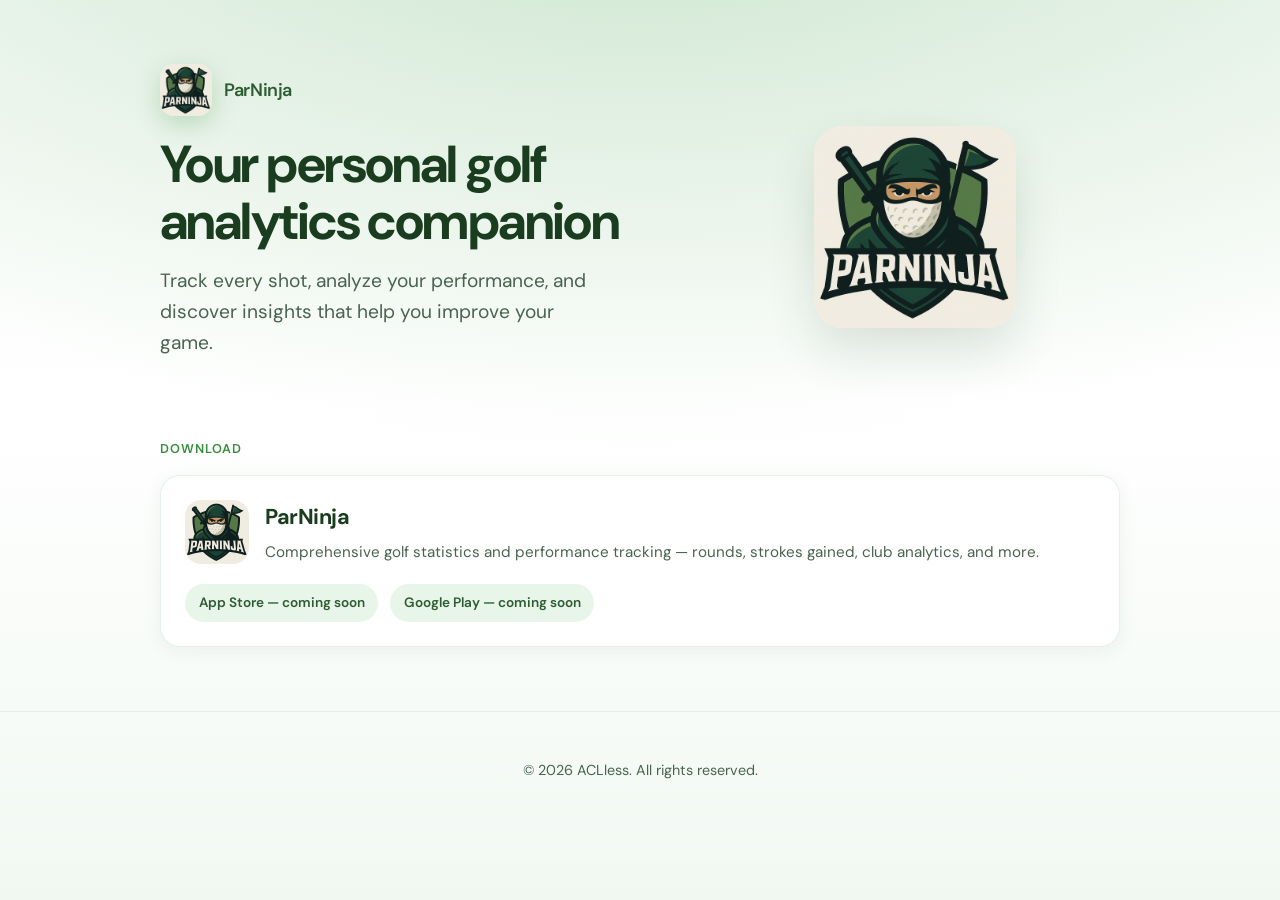
==== index.html @ 9d859476 "Add ParNinja landing page for GitHub Pages. Static site with app store links, custom domain CNAME, a" ====
<!DOCTYPE html>
<html lang="en">
  <head>
    <meta charset="UTF-8" />
    <meta name="viewport" content="width=device-width, initial-scale=1.0" />
    <title>ParNinja — Golf analytics & performance tracking</title>
    <meta
      name="description"
      content="ParNinja is your personal golf analytics companion. Track every shot, analyze performance, and improve your game."
    />
    <meta name="theme-color" content="#388e3c" />
    <link rel="icon" href="assets/favicon.png" type="image/png" />
    <link rel="preconnect" href="https://fonts.googleapis.com" />
    <link rel="preconnect" href="https://fonts.gstatic.com" crossorigin />
    <link
      href="https://fonts.googleapis.com/css2?family=DM+Sans:ital,opsz,wght@0,9..40,400;0,9..40,600;0,9..40,700;1,9..40,400&display=swap"
      rel="stylesheet"
    />
    <link rel="stylesheet" href="css/styles.css" />
    <script src="config.js"></script>
  </head>
  <body>
    <div class="page">
      <main class="container">
        <section class="hero">
          <div class="hero-inner">
            <div class="hero-copy">
              <div class="brand-mark">
                <img src="assets/icon.png" alt="" width="52" height="52" id="site-icon" />
                <span id="site-name">ParNinja</span>
              </div>
              <h1 id="site-tagline">Your personal golf analytics companion</h1>
              <p class="lead" id="site-description">
                Track every shot, analyze your performance, and discover insights that help you
                improve your game.
              </p>
            </div>
            <div class="hero-visual" aria-hidden="true">
              <div class="app-showcase">
                <img src="assets/icon.png" alt="" id="hero-icon" />
              </div>
            </div>
          </div>
        </section>

        <section class="apps-section" aria-labelledby="apps-heading">
          <p class="section-label" id="apps-heading">Download</p>
          <div class="apps-grid" id="apps-grid"></div>
        </section>
      </main>

      <footer class="site-footer">
        <div class="container">
          <p>
            &copy; <span id="footer-year"></span>
            <span id="footer-company">ACLless</span>. All rights reserved.
          </p>
        </div>
      </footer>
    </div>

    <script>
      (function () {
        const config = window.SITE_CONFIG;
        if (!config) return;

        document.getElementById('site-name').textContent = config.siteName;
        document.getElementById('site-tagline').textContent = config.tagline;
        document.getElementById('site-description').textContent = config.description;
        document.getElementById('footer-year').textContent = config.year;
        document.getElementById('footer-company').textContent = config.company;
        document.title = config.siteName + ' — Golf analytics & performance tracking';

        const appsGrid = document.getElementById('apps-grid');

        config.apps.forEach(function (app) {
          const card = document.createElement('article');
          card.className = 'app-card';

          const header = document.createElement('div');
          header.className = 'app-card-header';

          const icon = document.createElement('img');
          icon.src = app.icon;
          icon.alt = app.name + ' app icon';
          icon.width = 64;
          icon.height = 64;

          const textWrap = document.createElement('div');
          const title = document.createElement('h2');
          title.textContent = app.name;
          const desc = document.createElement('p');
          desc.textContent = app.description;
          textWrap.appendChild(title);
          textWrap.appendChild(desc);

          header.appendChild(icon);
          header.appendChild(textWrap);

          const links = document.createElement('div');
          links.className = 'store-links';
          links.appendChild(createStoreLink('ios', app.iosUrl));
          links.appendChild(createStoreLink('android', app.androidUrl));

          card.appendChild(header);
          card.appendChild(links);
          appsGrid.appendChild(card);
        });

        function createStoreLink(platform, url) {
          if (!url) {
            const badge = document.createElement('span');
            badge.className = 'coming-soon';
            badge.textContent =
              platform === 'ios' ? 'App Store — coming soon' : 'Google Play — coming soon';
            return badge;
          }

          const link = document.createElement('a');
          link.className = 'store-badge';
          link.href = url;
          link.target = '_blank';
          link.rel = 'noopener noreferrer';

          if (platform === 'ios') {
            link.setAttribute('aria-label', 'Download on the App Store');
            link.innerHTML =
              '<svg width="22" height="22" viewBox="0 0 24 24" fill="currentColor" aria-hidden="true"><path d="M18.71 19.5c-.83 1.24-1.71 2.45-3.05 2.47-1.34.03-1.77-.79-3.29-.79-1.53 0-2 .77-3.27.82-1.31.05-2.3-1.32-3.14-2.53C4.25 17 2.94 12.45 4.7 9.39c.87-1.52 2.43-2.48 4.12-2.51 1.28-.02 2.5.87 3.29.87.78 0 2.26-1.07 3.8-.91.65.03 2.47.26 3.64 1.98-.09.06-2.17 1.28-2.15 3.81.03 3.02 2.65 4.03 2.68 4.04-.03.07-.42 1.44-1.38 2.83M13 3.5c.73-.83 1.94-1.46 2.94-1.5.13 1.17-.34 2.35-1.04 3.19-.69.85-1.83 1.51-2.95 1.42-.15-1.15.41-2.35 1.05-3.11z"/></svg>' +
              '<span class="store-badge-text"><span class="store-badge-label">Download on the</span><span class="store-badge-name">App Store</span></span>';
          } else {
            link.setAttribute('aria-label', 'Get it on Google Play');
            link.innerHTML =
              '<svg width="22" height="22" viewBox="0 0 24 24" fill="currentColor" aria-hidden="true"><path d="M3.609 1.814 13.792 12 3.61 22.186a1.002 1.002 0 0 1-.465-.422 1 1 0 0 1-.12-.59V2.016a1 1 0 0 1 .584-.902zM14.5 12.707l2.302 2.302-10.937 6.333a1 1 0 0 1-.148-.086L14.5 12.707zm3.207-1.414L20.39 8.61a1 1 0 0 1 .61.922v4.936a1 1 0 0 1-.61.922l-2.683 1.55-2.302-2.302 2.302-2.345zM14.5 11.293 5.717 2.51a1 1 0 0 1 .148-.086l10.937 6.333L14.5 11.293z"/></svg>' +
              '<span class="store-badge-text"><span class="store-badge-label">Get it on</span><span class="store-badge-name">Google Play</span></span>';
          }

          return link;
        }
      })();
    </script>
  </body>
</html>
---- css/styles.css ----
:root {
  --green-900: #1b3d1f;
  --green-800: #2e5c32;
  --green-700: #388e3c;
  --green-600: #43a047;
  --green-100: #e8f5e9;
  --green-50: #f1f8f2;
  --text: #1a2e1c;
  --text-muted: #4a6350;
  --white: #ffffff;
  --shadow: 0 24px 48px rgba(27, 61, 31, 0.12);
  --radius: 20px;
}

*,
*::before,
*::after {
  box-sizing: border-box;
}

html {
  scroll-behavior: smooth;
}

body {
  margin: 0;
  min-height: 100vh;
  font-family: 'DM Sans', system-ui, -apple-system, BlinkMacSystemFont, 'Segoe UI', sans-serif;
  color: var(--text);
  background:
    radial-gradient(ellipse 80% 60% at 50% -10%, rgba(67, 160, 71, 0.18), transparent),
    linear-gradient(180deg, var(--green-50) 0%, #ffffff 45%, var(--green-50) 100%);
  line-height: 1.6;
}

.page {
  min-height: 100vh;
  display: flex;
  flex-direction: column;
}

.container {
  width: min(960px, calc(100% - 2rem));
  margin: 0 auto;
}

.hero {
  flex: 1;
  display: flex;
  align-items: center;
  padding: 4rem 0 3rem;
}

.hero-inner {
  display: grid;
  grid-template-columns: 1fr;
  gap: 2.5rem;
  align-items: center;
}

@media (min-width: 768px) {
  .hero-inner {
    grid-template-columns: 1.1fr 0.9fr;
    gap: 3rem;
  }
}

.brand-mark {
  display: inline-flex;
  align-items: center;
  gap: 0.75rem;
  margin-bottom: 1.25rem;
}

.brand-mark img {
  width: 52px;
  height: 52px;
  border-radius: 14px;
  box-shadow: 0 8px 24px rgba(56, 142, 60, 0.25);
}

.brand-mark span {
  font-size: 1.125rem;
  font-weight: 600;
  letter-spacing: -0.02em;
  color: var(--green-800);
}

h1 {
  margin: 0 0 1rem;
  font-size: clamp(2.25rem, 5vw, 3.25rem);
  font-weight: 700;
  line-height: 1.1;
  letter-spacing: -0.03em;
  color: var(--green-900);
}

.lead {
  margin: 0 0 2rem;
  font-size: clamp(1.05rem, 2.2vw, 1.2rem);
  color: var(--text-muted);
  max-width: 34ch;
}

.hero-visual {
  display: flex;
  justify-content: center;
}

.app-showcase {
  position: relative;
  width: min(280px, 70vw);
  aspect-ratio: 1;
  display: grid;
  place-items: center;
}

.app-showcase::before {
  content: '';
  position: absolute;
  inset: 8%;
  border-radius: 50%;
  background: radial-gradient(circle, rgba(67, 160, 71, 0.2) 0%, transparent 70%);
}

.app-showcase img {
  position: relative;
  width: 72%;
  height: auto;
  border-radius: 28px;
  box-shadow: var(--shadow);
}

.apps-section {
  padding: 0 0 4rem;
}

.section-label {
  margin: 0 0 1rem;
  font-size: 0.8rem;
  font-weight: 600;
  letter-spacing: 0.08em;
  text-transform: uppercase;
  color: var(--green-700);
}

.apps-grid {
  display: grid;
  gap: 1.25rem;
}

.app-card {
  background: var(--white);
  border: 1px solid rgba(56, 142, 60, 0.12);
  border-radius: var(--radius);
  padding: 1.5rem;
  box-shadow: 0 4px 20px rgba(27, 61, 31, 0.06);
}

.app-card-header {
  display: flex;
  align-items: flex-start;
  gap: 1rem;
  margin-bottom: 1.25rem;
}

.app-card-header img {
  width: 64px;
  height: 64px;
  border-radius: 16px;
  flex-shrink: 0;
}

.app-card h2 {
  margin: 0 0 0.35rem;
  font-size: 1.35rem;
  font-weight: 700;
  letter-spacing: -0.02em;
  color: var(--green-900);
}

.app-card p {
  margin: 0;
  color: var(--text-muted);
  font-size: 0.95rem;
}

.store-links {
  display: flex;
  flex-wrap: wrap;
  gap: 0.75rem;
  align-items: center;
}

.store-badge {
  display: inline-flex;
  align-items: center;
  gap: 0.65rem;
  padding: 0.65rem 1rem 0.65rem 0.85rem;
  border-radius: 12px;
  background: var(--green-900);
  color: var(--white);
  text-decoration: none;
  transition: transform 0.15s ease, background 0.15s ease;
}

.store-badge:hover {
  background: var(--green-800);
  transform: translateY(-1px);
}

.store-badge svg {
  flex-shrink: 0;
}

.store-badge-text {
  display: flex;
  flex-direction: column;
  line-height: 1.15;
}

.store-badge-label {
  font-size: 0.65rem;
  opacity: 0.85;
}

.store-badge-name {
  font-size: 1rem;
  font-weight: 600;
}

.coming-soon {
  display: inline-flex;
  align-items: center;
  padding: 0.5rem 0.85rem;
  border-radius: 999px;
  background: var(--green-100);
  color: var(--green-800);
  font-size: 0.85rem;
  font-weight: 600;
}

.site-footer {
  padding: 2rem 0 2.5rem;
  border-top: 1px solid rgba(56, 142, 60, 0.1);
  text-align: center;
  color: var(--text-muted);
  font-size: 0.9rem;
}

.site-footer a {
  color: var(--green-700);
  text-decoration: none;
}

.site-footer a:hover {
  text-decoration: underline;
}
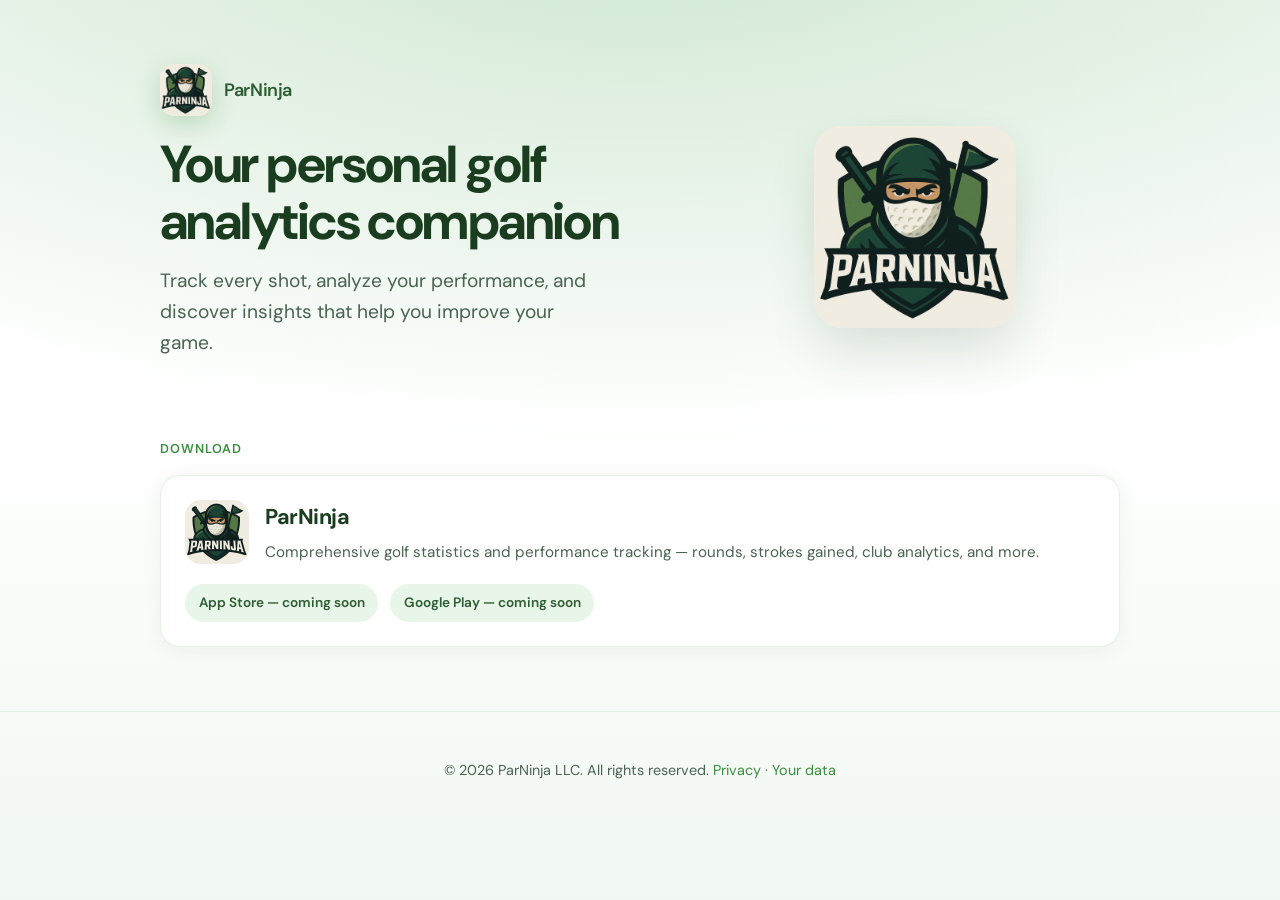
==== commit b8168387: "Add privacy and data request pages for GitHub Pages. Includes cleaned privacy policy, FormSubmit con" ====
--- a/index.html
+++ b/index.html
@@ -53,7 +53,8 @@
         <div class="container">
           <p>
             &copy; <span id="footer-year"></span>
-            <span id="footer-company">ACLless</span>. All rights reserved.
+            <span id="footer-company">ParNinja LLC</span>. All rights reserved.
+            <a href="/privacy">Privacy</a> · <a href="/data">Your data</a>
           </p>
         </div>
       </footer>
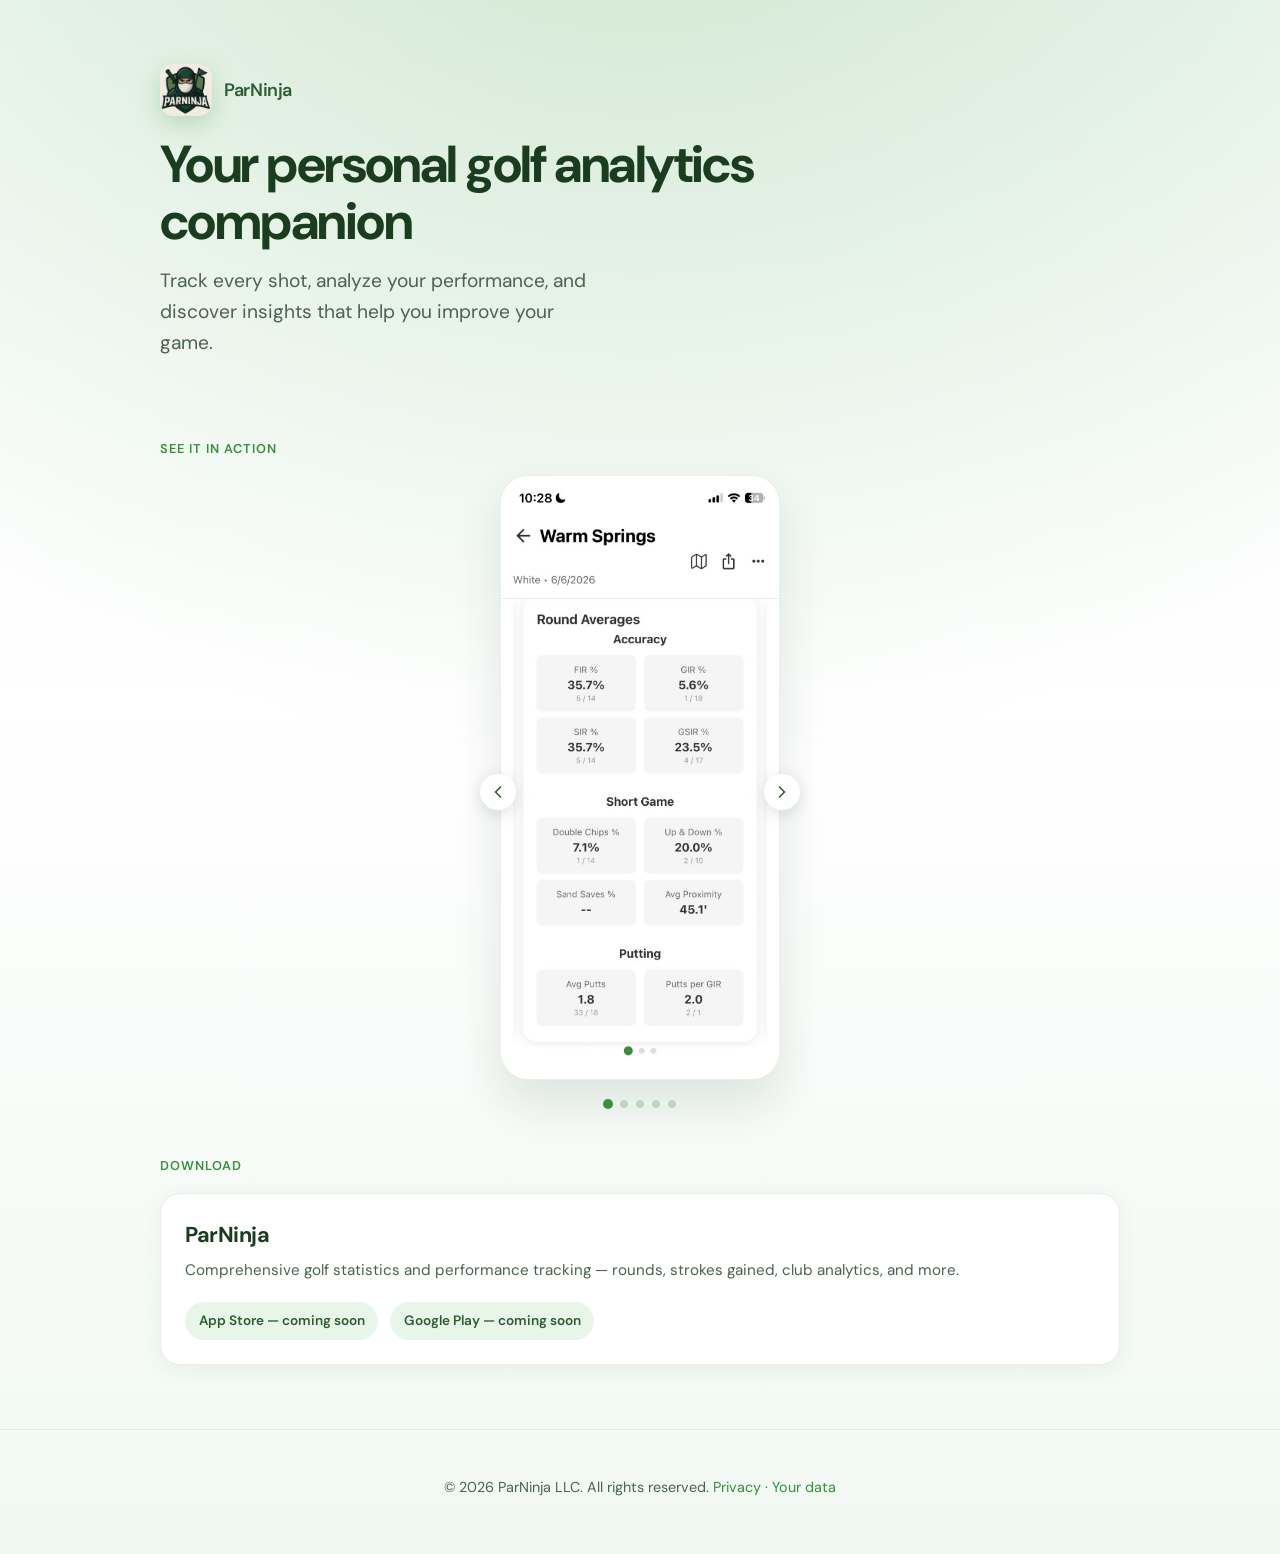
==== commit 83216bd9: "Add app screenshot carousel and reduce repeated logo usage. Showcase app screens above the download " ====
--- a/index.html
+++ b/index.html
@@ -9,7 +9,7 @@
       content="ParNinja is your personal golf analytics companion. Track every shot, analyze performance, and improve your game."
     />
     <meta name="theme-color" content="#388e3c" />
-    <link rel="icon" href="assets/favicon.png" type="image/png" />
+    <link rel="icon" href="assets/favicon.ico" sizes="any" />
     <link rel="preconnect" href="https://fonts.googleapis.com" />
     <link rel="preconnect" href="https://fonts.gstatic.com" crossorigin />
     <link
@@ -35,11 +35,92 @@
                 improve your game.
               </p>
             </div>
-            <div class="hero-visual" aria-hidden="true">
-              <div class="app-showcase">
-                <img src="assets/icon.png" alt="" id="hero-icon" />
+          </div>
+        </section>
+
+        <section class="screenshots-section" aria-labelledby="screenshots-heading">
+          <p class="section-label" id="screenshots-heading">See it in action</p>
+          <div class="carousel" id="screenshot-carousel">
+            <div class="carousel-viewport">
+              <div class="carousel-track" id="carousel-track">
+                <div class="carousel-slide">
+                  <img
+                    src="assets/screenshots/round-averages.png"
+                    alt="Round averages showing accuracy, short game, and putting stats"
+                    width="390"
+                    height="844"
+                    loading="lazy"
+                  />
+                </div>
+                <div class="carousel-slide">
+                  <img
+                    src="assets/screenshots/club-distances.png"
+                    alt="Club distances with average yardage and shot distribution"
+                    width="390"
+                    height="844"
+                    loading="lazy"
+                  />
+                </div>
+                <div class="carousel-slide">
+                  <img
+                    src="assets/screenshots/approach-results.png"
+                    alt="Approach results by distance with greens hit percentages"
+                    width="390"
+                    height="844"
+                    loading="lazy"
+                  />
+                </div>
+                <div class="carousel-slide">
+                  <img
+                    src="assets/screenshots/driver.png"
+                    alt="Driver performance with aim tendency and shot distribution"
+                    width="390"
+                    height="844"
+                    loading="lazy"
+                  />
+                </div>
+                <div class="carousel-slide">
+                  <img
+                    src="assets/screenshots/putter.png"
+                    alt="Putting performance overview and putt distance breakdown"
+                    width="390"
+                    height="844"
+                    loading="lazy"
+                  />
+                </div>
               </div>
             </div>
+            <button
+              type="button"
+              class="carousel-btn carousel-btn-prev"
+              aria-label="Previous screenshot"
+            >
+              <svg width="20" height="20" viewBox="0 0 24 24" fill="none" aria-hidden="true">
+                <path
+                  d="M15 18l-6-6 6-6"
+                  stroke="currentColor"
+                  stroke-width="2"
+                  stroke-linecap="round"
+                  stroke-linejoin="round"
+                />
+              </svg>
+            </button>
+            <button
+              type="button"
+              class="carousel-btn carousel-btn-next"
+              aria-label="Next screenshot"
+            >
+              <svg width="20" height="20" viewBox="0 0 24 24" fill="none" aria-hidden="true">
+                <path
+                  d="M9 18l6-6-6-6"
+                  stroke="currentColor"
+                  stroke-width="2"
+                  stroke-linecap="round"
+                  stroke-linejoin="round"
+                />
+              </svg>
+            </button>
+            <div class="carousel-dots" role="tablist" aria-label="Screenshot navigation"></div>
           </div>
         </section>
 
@@ -62,6 +143,113 @@
 
     <script>
       (function () {
+        initCarousel(document.getElementById('screenshot-carousel'));
+
+        function initCarousel(root) {
+          if (!root) return;
+
+          const track = root.querySelector('.carousel-track');
+          const slides = Array.from(root.querySelectorAll('.carousel-slide'));
+          const dotsContainer = root.querySelector('.carousel-dots');
+          const prevBtn = root.querySelector('.carousel-btn-prev');
+          const nextBtn = root.querySelector('.carousel-btn-next');
+          let index = 0;
+          let autoplayTimer = null;
+          let touchStartX = 0;
+
+          slides.forEach(function (_, i) {
+            const dot = document.createElement('button');
+            dot.type = 'button';
+            dot.className = 'carousel-dot';
+            dot.setAttribute('role', 'tab');
+            dot.setAttribute('aria-label', 'Go to screenshot ' + (i + 1));
+            dot.addEventListener('click', function () {
+              goTo(i);
+              restartAutoplay();
+            });
+            dotsContainer.appendChild(dot);
+          });
+
+          const dots = Array.from(dotsContainer.querySelectorAll('.carousel-dot'));
+
+          function goTo(i) {
+            index = (i + slides.length) % slides.length;
+            track.style.transform = 'translateX(-' + index * 100 + '%)';
+            dots.forEach(function (dot, dotIndex) {
+              const active = dotIndex === index;
+              dot.classList.toggle('is-active', active);
+              dot.setAttribute('aria-selected', active ? 'true' : 'false');
+            });
+          }
+
+          function next() {
+            goTo(index + 1);
+          }
+
+          function prev() {
+            goTo(index - 1);
+          }
+
+          function startAutoplay() {
+            stopAutoplay();
+            autoplayTimer = window.setInterval(next, 5000);
+          }
+
+          function stopAutoplay() {
+            if (autoplayTimer) {
+              window.clearInterval(autoplayTimer);
+              autoplayTimer = null;
+            }
+          }
+
+          function restartAutoplay() {
+            stopAutoplay();
+            startAutoplay();
+          }
+
+          prevBtn.addEventListener('click', function () {
+            prev();
+            restartAutoplay();
+          });
+
+          nextBtn.addEventListener('click', function () {
+            next();
+            restartAutoplay();
+          });
+
+          root.addEventListener('mouseenter', stopAutoplay);
+          root.addEventListener('mouseleave', startAutoplay);
+          root.addEventListener('focusin', stopAutoplay);
+          root.addEventListener('focusout', function (event) {
+            if (!root.contains(event.relatedTarget)) {
+              startAutoplay();
+            }
+          });
+
+          root.addEventListener(
+            'touchstart',
+            function (event) {
+              touchStartX = event.changedTouches[0].screenX;
+            },
+            { passive: true }
+          );
+
+          root.addEventListener(
+            'touchend',
+            function (event) {
+              const delta = event.changedTouches[0].screenX - touchStartX;
+              if (Math.abs(delta) < 40) return;
+              if (delta < 0) next();
+              else prev();
+              restartAutoplay();
+            },
+            { passive: true }
+          );
+
+          goTo(0);
+          startAutoplay();
+        }
+
         const config = window.SITE_CONFIG;
         if (!config) return;
 
@@ -81,22 +269,13 @@
           const header = document.createElement('div');
           header.className = 'app-card-header';
 
-          const icon = document.createElement('img');
-          icon.src = app.icon;
-          icon.alt = app.name + ' app icon';
-          icon.width = 64;
-          icon.height = 64;
-
-          const textWrap = document.createElement('div');
           const title = document.createElement('h2');
           title.textContent = app.name;
           const desc = document.createElement('p');
           desc.textContent = app.description;
-          textWrap.appendChild(title);
-          textWrap.appendChild(desc);
-
-          header.appendChild(icon);
-          header.appendChild(textWrap);
+
+          header.appendChild(title);
+          header.appendChild(desc);
 
           const links = document.createElement('div');
           links.className = 'store-links';
--- a/css/styles.css
+++ b/css/styles.css
@@ -52,17 +52,7 @@
 }
 
 .hero-inner {
-  display: grid;
-  grid-template-columns: 1fr;
-  gap: 2.5rem;
-  align-items: center;
-}
-
-@media (min-width: 768px) {
-  .hero-inner {
-    grid-template-columns: 1.1fr 0.9fr;
-    gap: 3rem;
-  }
+  max-width: 40rem;
 }
 
 .brand-mark {
@@ -102,33 +92,113 @@
   max-width: 34ch;
 }
 
-.hero-visual {
-  display: flex;
+.screenshots-section {
+  padding: 0 0 3rem;
+}
+
+.carousel {
+  position: relative;
+  max-width: 320px;
+  margin: 0 auto;
+}
+
+.carousel-viewport {
+  overflow: hidden;
+  border-radius: 28px;
+  background: var(--white);
+  border: 1px solid rgba(56, 142, 60, 0.12);
+  box-shadow: var(--shadow);
+}
+
+.carousel-track {
+  display: flex;
+  transition: transform 0.45s cubic-bezier(0.4, 0, 0.2, 1);
+}
+
+.carousel-slide {
+  flex: 0 0 100%;
+  min-width: 0;
+}
+
+.carousel-slide img {
+  display: block;
+  width: 100%;
+  height: auto;
+  vertical-align: middle;
+}
+
+.carousel-btn {
+  position: absolute;
+  top: 50%;
+  transform: translateY(-50%);
+  display: flex;
+  align-items: center;
   justify-content: center;
-}
-
-.app-showcase {
-  position: relative;
-  width: min(280px, 70vw);
-  aspect-ratio: 1;
-  display: grid;
-  place-items: center;
-}
-
-.app-showcase::before {
-  content: '';
-  position: absolute;
-  inset: 8%;
+  width: 2.25rem;
+  height: 2.25rem;
+  padding: 0;
+  border: none;
   border-radius: 50%;
-  background: radial-gradient(circle, rgba(67, 160, 71, 0.2) 0%, transparent 70%);
-}
-
-.app-showcase img {
-  position: relative;
-  width: 72%;
-  height: auto;
-  border-radius: 28px;
-  box-shadow: var(--shadow);
+  background: var(--white);
+  color: var(--green-800);
+  box-shadow: 0 4px 16px rgba(27, 61, 31, 0.15);
+  cursor: pointer;
+  transition: background 0.15s ease, transform 0.15s ease;
+  z-index: 1;
+}
+
+.carousel-btn:hover {
+  background: var(--green-100);
+  transform: translateY(-50%) scale(1.05);
+}
+
+.carousel-btn-prev {
+  left: -0.75rem;
+}
+
+.carousel-btn-next {
+  right: -0.75rem;
+}
+
+.carousel-dots {
+  display: flex;
+  justify-content: center;
+  gap: 0.5rem;
+  margin-top: 1.25rem;
+}
+
+.carousel-dot {
+  width: 0.5rem;
+  height: 0.5rem;
+  padding: 0;
+  border: none;
+  border-radius: 50%;
+  background: rgba(56, 142, 60, 0.25);
+  cursor: pointer;
+  transition: background 0.2s ease, transform 0.2s ease;
+}
+
+.carousel-dot.is-active {
+  background: var(--green-700);
+  transform: scale(1.25);
+}
+
+.carousel-dot:hover {
+  background: var(--green-600);
+}
+
+@media (min-width: 768px) {
+  .carousel {
+    max-width: 280px;
+  }
+
+  .carousel-btn-prev {
+    left: -1.25rem;
+  }
+
+  .carousel-btn-next {
+    right: -1.25rem;
+  }
 }
 
 .apps-section {
@@ -158,17 +228,7 @@
 }
 
 .app-card-header {
-  display: flex;
-  align-items: flex-start;
-  gap: 1rem;
   margin-bottom: 1.25rem;
-}
-
-.app-card-header img {
-  width: 64px;
-  height: 64px;
-  border-radius: 16px;
-  flex-shrink: 0;
 }
 
 .app-card h2 {
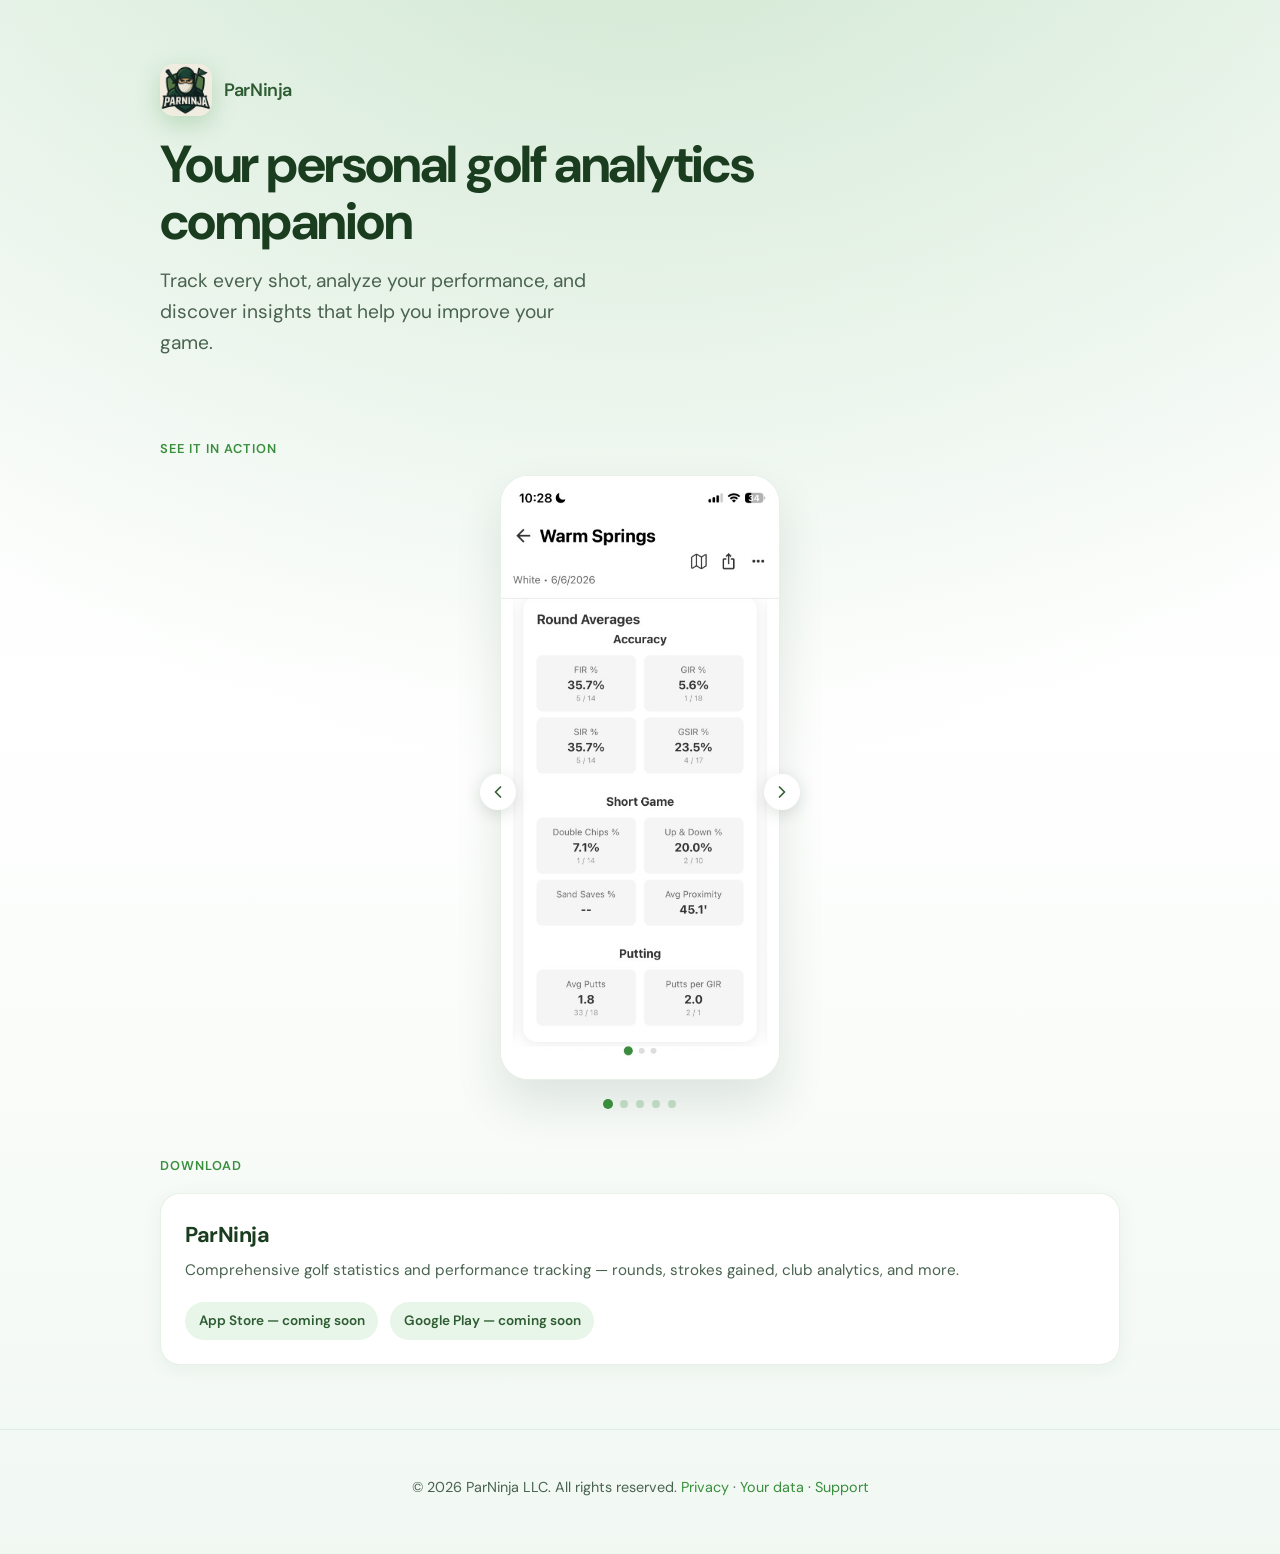
==== commit e0eb1656: "Add support page that routes contact form to support@parninja.com. Co-authored-by: Cursor <cursorage" ====
--- a/index.html
+++ b/index.html
@@ -135,7 +135,8 @@
           <p>
             &copy; <span id="footer-year"></span>
             <span id="footer-company">ParNinja LLC</span>. All rights reserved.
-            <a href="/privacy">Privacy</a> · <a href="/data">Your data</a>
+            <a href="/privacy">Privacy</a> · <a href="/data">Your data</a> ·
+            <a href="/support">Support</a>
           </p>
         </div>
       </footer>
